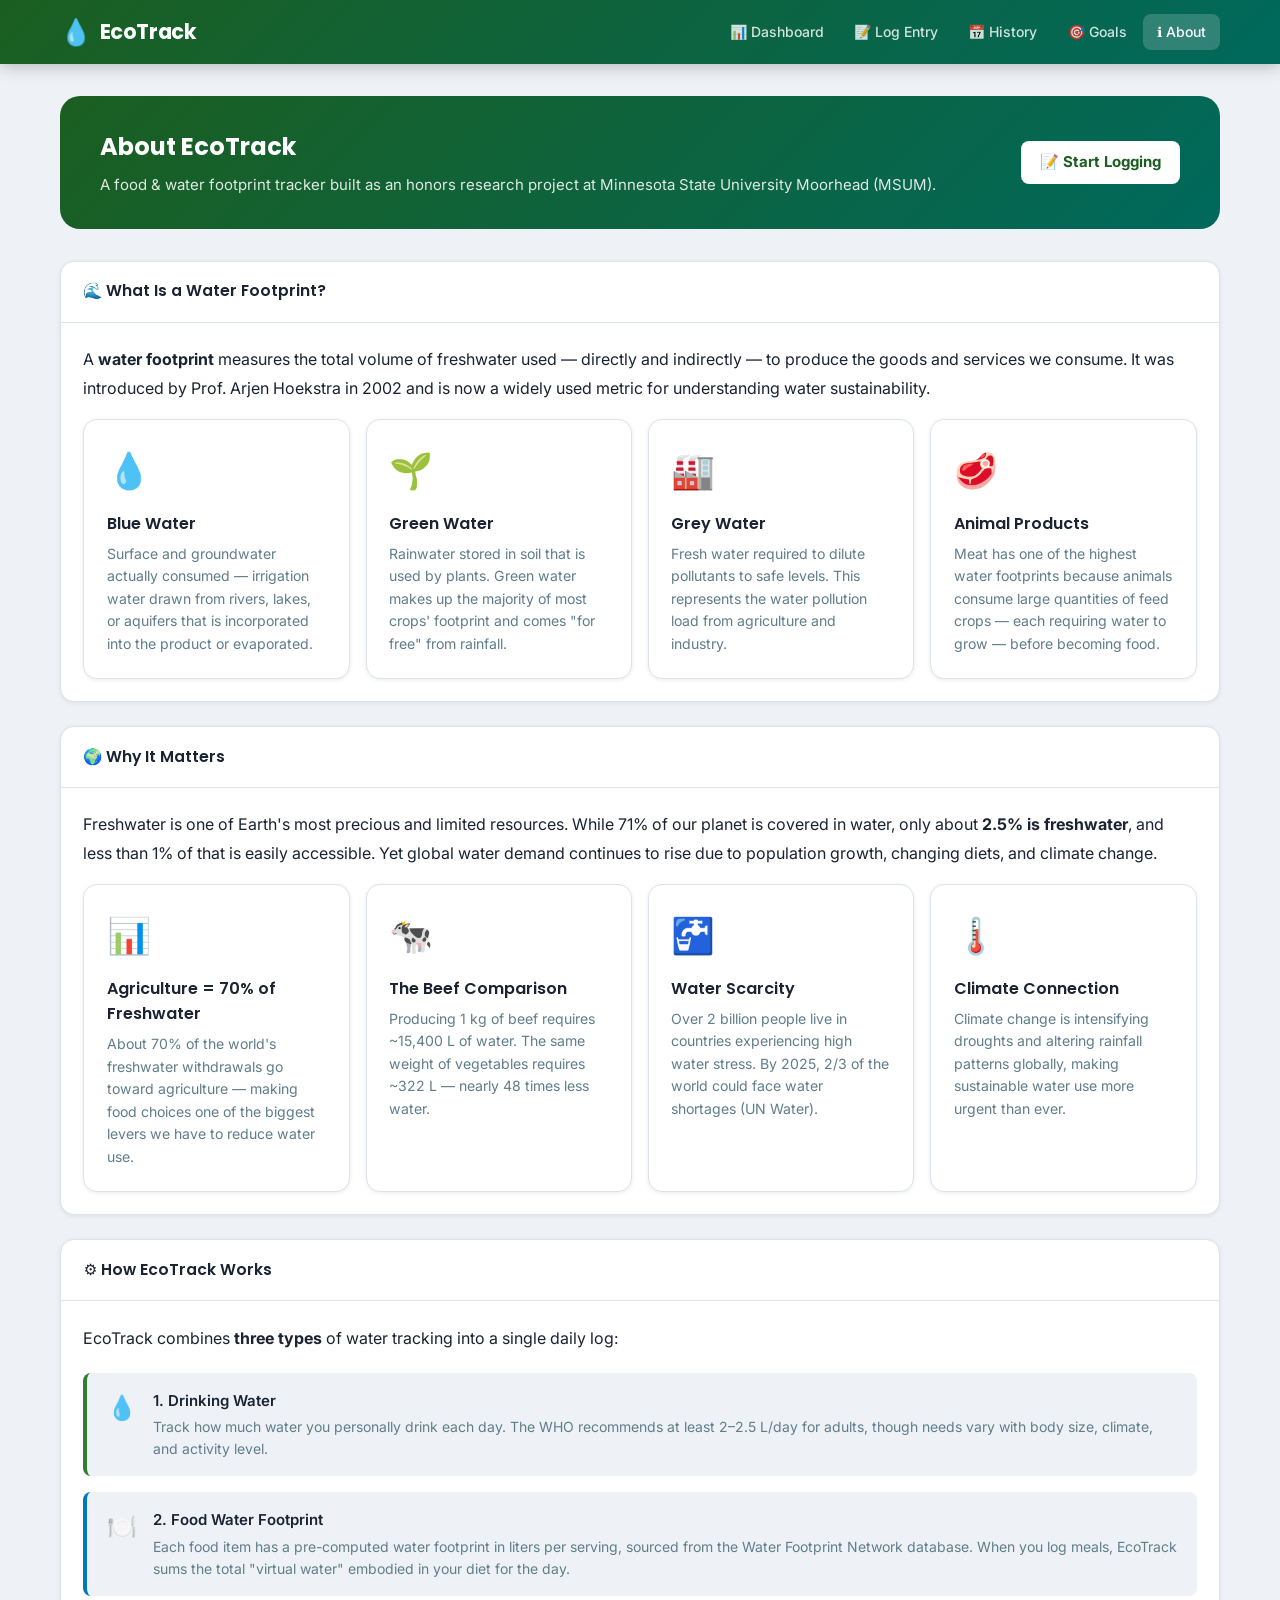
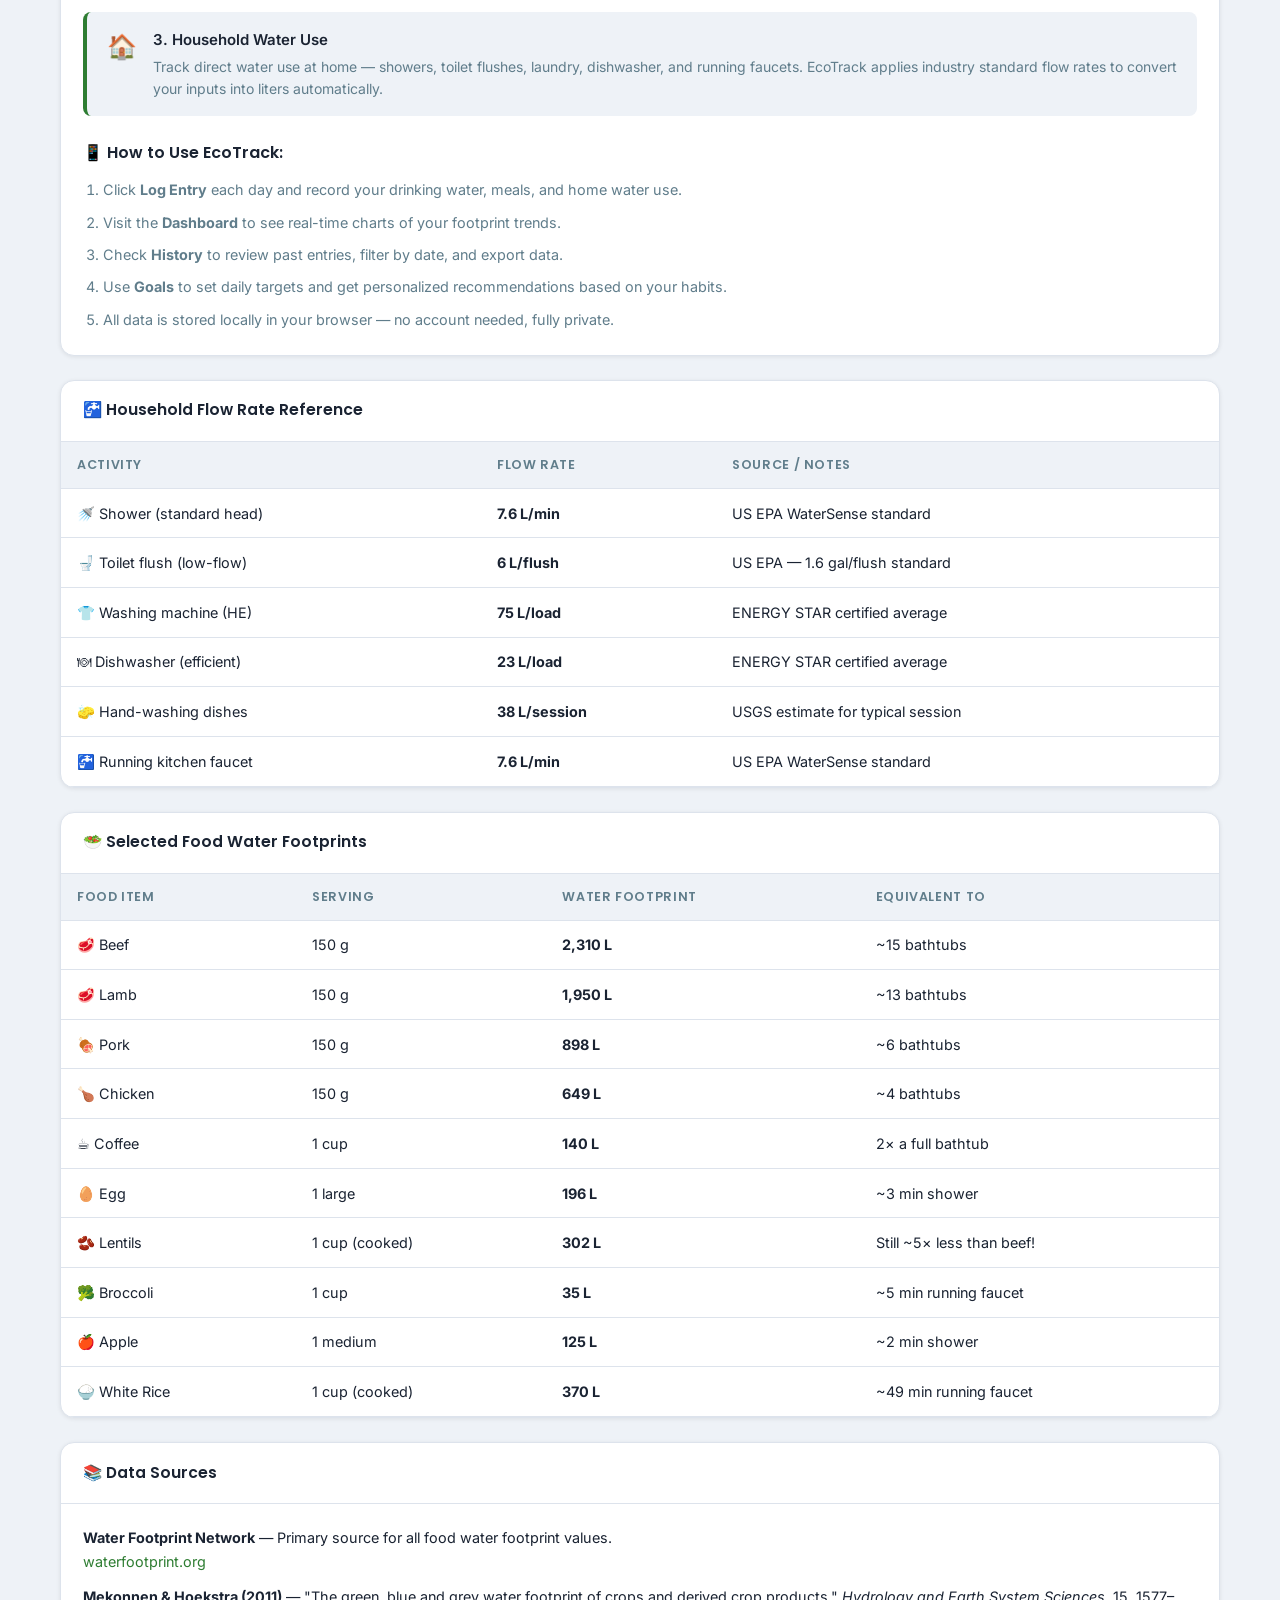
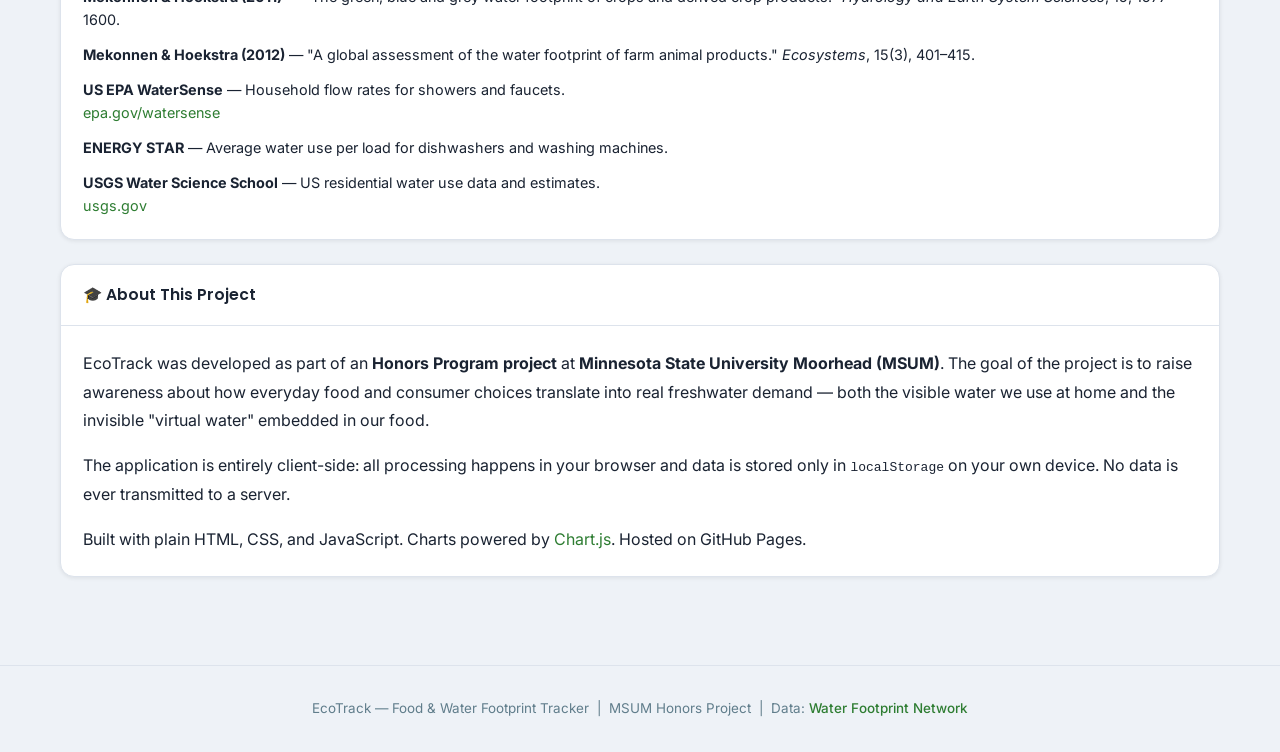
==== about.html @ 6d298cb6 "the start" ====
<!DOCTYPE html>
<html lang="en">
<head>
  <meta charset="UTF-8" />
  <meta name="viewport" content="width=device-width, initial-scale=1.0" />
  <title>EcoTrack — About</title>
  <link rel="stylesheet" href="css/style.css" />
</head>
<body>

<!-- ── Navigation ───────────────────────────────────────────── -->
<nav class="navbar">
  <div class="nav-container">
    <a href="index.html" class="nav-brand">
      <span class="brand-icon">💧</span><span>EcoTrack</span>
    </a>
    <button class="nav-toggle" id="navToggle" aria-label="Toggle navigation">
      <span></span><span></span><span></span>
    </button>
    <ul class="nav-links" id="navLinks">
      <li><a href="index.html"   class="nav-link">📊 Dashboard</a></li>
      <li><a href="log.html"     class="nav-link">📝 Log Entry</a></li>
      <li><a href="history.html" class="nav-link">📅 History</a></li>
      <li><a href="goals.html"   class="nav-link">🎯 Goals</a></li>
      <li><a href="about.html"   class="nav-link">ℹ️ About</a></li>
    </ul>
  </div>
</nav>

<main class="page">

  <!-- ── Hero ─────────────────────────────────────────────────── -->
  <div class="hero-banner" style="margin-bottom:2rem">
    <div class="hero-text">
      <h2>About EcoTrack</h2>
      <p>A food &amp; water footprint tracker built as an honors research project at Minnesota State University Moorhead (MSUM).</p>
    </div>
    <div class="hero-actions">
      <a href="log.html" class="btn btn-white">📝 Start Logging</a>
    </div>
  </div>

  <!-- ── What Is a Water Footprint? ───────────────────────────── -->
  <div id="footprint" class="card mb-3">
    <div class="card-header">
      <span class="card-title">🌊 What Is a Water Footprint?</span>
    </div>
    <div class="card-body">
      <p style="margin-bottom:1rem;line-height:1.8">
        A <strong>water footprint</strong> measures the total volume of freshwater used —
        directly and indirectly — to produce the goods and services we consume.
        It was introduced by Prof. Arjen Hoekstra in 2002 and is now a widely used
        metric for understanding water sustainability.
      </p>
      <div class="fact-grid">
        <div class="fact-card">
          <div class="fact-icon">💧</div>
          <div class="fact-title">Blue Water</div>
          <div class="fact-desc">Surface and groundwater actually consumed — irrigation water drawn from rivers, lakes, or aquifers that is incorporated into the product or evaporated.</div>
        </div>
        <div class="fact-card">
          <div class="fact-icon">🌱</div>
          <div class="fact-title">Green Water</div>
          <div class="fact-desc">Rainwater stored in soil that is used by plants. Green water makes up the majority of most crops' footprint and comes "for free" from rainfall.</div>
        </div>
        <div class="fact-card">
          <div class="fact-icon">🏭</div>
          <div class="fact-title">Grey Water</div>
          <div class="fact-desc">Fresh water required to dilute pollutants to safe levels. This represents the water pollution load from agriculture and industry.</div>
        </div>
        <div class="fact-card">
          <div class="fact-icon">🥩</div>
          <div class="fact-title">Animal Products</div>
          <div class="fact-desc">Meat has one of the highest water footprints because animals consume large quantities of feed crops — each requiring water to grow — before becoming food.</div>
        </div>
      </div>
    </div>
  </div>

  <!-- ── Why It Matters ───────────────────────────────────────── -->
  <div class="card mb-3">
    <div class="card-header">
      <span class="card-title">🌍 Why It Matters</span>
    </div>
    <div class="card-body">
      <p style="line-height:1.8;margin-bottom:1rem">
        Freshwater is one of Earth's most precious and limited resources. While 71% of our planet
        is covered in water, only about <strong>2.5% is freshwater</strong>, and less than 1% of
        that is easily accessible. Yet global water demand continues to rise due to population
        growth, changing diets, and climate change.
      </p>
      <div class="fact-grid">
        <div class="fact-card">
          <div class="fact-icon">📊</div>
          <div class="fact-title">Agriculture = 70% of Freshwater</div>
          <div class="fact-desc">About 70% of the world's freshwater withdrawals go toward agriculture — making food choices one of the biggest levers we have to reduce water use.</div>
        </div>
        <div class="fact-card">
          <div class="fact-icon">🐄</div>
          <div class="fact-title">The Beef Comparison</div>
          <div class="fact-desc">Producing 1 kg of beef requires ~15,400 L of water. The same weight of vegetables requires ~322 L — nearly 48 times less water.</div>
        </div>
        <div class="fact-card">
          <div class="fact-icon">🚰</div>
          <div class="fact-title">Water Scarcity</div>
          <div class="fact-desc">Over 2 billion people live in countries experiencing high water stress. By 2025, 2/3 of the world could face water shortages (UN Water).</div>
        </div>
        <div class="fact-card">
          <div class="fact-icon">🌡️</div>
          <div class="fact-title">Climate Connection</div>
          <div class="fact-desc">Climate change is intensifying droughts and altering rainfall patterns globally, making sustainable water use more urgent than ever.</div>
        </div>
      </div>
    </div>
  </div>

  <!-- ── How EcoTrack Works ────────────────────────────────────── -->
  <div class="card mb-3">
    <div class="card-header">
      <span class="card-title">⚙️ How EcoTrack Works</span>
    </div>
    <div class="card-body">
      <p style="margin-bottom:1.25rem;line-height:1.8">
        EcoTrack combines <strong>three types</strong> of water tracking into a single daily log:
      </p>

      <div style="display:grid;gap:1rem">
        <div class="rec-item tip">
          <span class="rec-icon">💧</span>
          <div>
            <div class="rec-title">1. Drinking Water</div>
            <div class="rec-desc">Track how much water you personally drink each day. The WHO recommends at least 2–2.5 L/day for adults, though needs vary with body size, climate, and activity level.</div>
          </div>
        </div>
        <div class="rec-item info">
          <span class="rec-icon">🍽️</span>
          <div>
            <div class="rec-title">2. Food Water Footprint</div>
            <div class="rec-desc">Each food item has a pre-computed water footprint in liters per serving, sourced from the Water Footprint Network database. When you log meals, EcoTrack sums the total "virtual water" embodied in your diet for the day.</div>
          </div>
        </div>
        <div class="rec-item good">
          <span class="rec-icon">🏠</span>
          <div>
            <div class="rec-title">3. Household Water Use</div>
            <div class="rec-desc">Track direct water use at home — showers, toilet flushes, laundry, dishwasher, and running faucets. EcoTrack applies industry standard flow rates to convert your inputs into liters automatically.</div>
          </div>
        </div>
      </div>

      <div style="margin-top:1.5rem">
        <h3 style="font-family:var(--font-head);font-size:1rem;font-weight:600;margin-bottom:0.75rem">📱 How to Use EcoTrack:</h3>
        <ol style="padding-left:1.25rem;display:flex;flex-direction:column;gap:0.5rem;font-size:0.9rem;color:var(--text-muted);line-height:1.7">
          <li>Click <strong>Log Entry</strong> each day and record your drinking water, meals, and home water use.</li>
          <li>Visit the <strong>Dashboard</strong> to see real-time charts of your footprint trends.</li>
          <li>Check <strong>History</strong> to review past entries, filter by date, and export data.</li>
          <li>Use <strong>Goals</strong> to set daily targets and get personalized recommendations based on your habits.</li>
          <li>All data is stored locally in your browser — no account needed, fully private.</li>
        </ol>
      </div>
    </div>
  </div>

  <!-- ── Flow Rate Reference Table ─────────────────────────────── -->
  <div class="card mb-3">
    <div class="card-header">
      <span class="card-title">🚰 Household Flow Rate Reference</span>
    </div>
    <div class="card-body" style="padding:0">
      <div class="table-wrapper">
        <table>
          <thead>
            <tr>
              <th>Activity</th>
              <th>Flow Rate</th>
              <th>Source / Notes</th>
            </tr>
          </thead>
          <tbody>
            <tr>
              <td>🚿 Shower (standard head)</td>
              <td><strong>7.6 L/min</strong></td>
              <td>US EPA WaterSense standard</td>
            </tr>
            <tr>
              <td>🚽 Toilet flush (low-flow)</td>
              <td><strong>6 L/flush</strong></td>
              <td>US EPA — 1.6 gal/flush standard</td>
            </tr>
            <tr>
              <td>👕 Washing machine (HE)</td>
              <td><strong>75 L/load</strong></td>
              <td>ENERGY STAR certified average</td>
            </tr>
            <tr>
              <td>🍽 Dishwasher (efficient)</td>
              <td><strong>23 L/load</strong></td>
              <td>ENERGY STAR certified average</td>
            </tr>
            <tr>
              <td>🧽 Hand-washing dishes</td>
              <td><strong>38 L/session</strong></td>
              <td>USGS estimate for typical session</td>
            </tr>
            <tr>
              <td>🚰 Running kitchen faucet</td>
              <td><strong>7.6 L/min</strong></td>
              <td>US EPA WaterSense standard</td>
            </tr>
          </tbody>
        </table>
      </div>
    </div>
  </div>

  <!-- ── Food Footprint Examples ──────────────────────────────── -->
  <div class="card mb-3">
    <div class="card-header">
      <span class="card-title">🥗 Selected Food Water Footprints</span>
    </div>
    <div class="card-body" style="padding:0">
      <div class="table-wrapper">
        <table>
          <thead>
            <tr>
              <th>Food Item</th>
              <th>Serving</th>
              <th>Water Footprint</th>
              <th>Equivalent To</th>
            </tr>
          </thead>
          <tbody>
            <tr>
              <td>🥩 Beef</td>
              <td>150 g</td>
              <td><strong>2,310 L</strong></td>
              <td>~15 bathtubs</td>
            </tr>
            <tr>
              <td>🥩 Lamb</td>
              <td>150 g</td>
              <td><strong>1,950 L</strong></td>
              <td>~13 bathtubs</td>
            </tr>
            <tr>
              <td>🍖 Pork</td>
              <td>150 g</td>
              <td><strong>898 L</strong></td>
              <td>~6 bathtubs</td>
            </tr>
            <tr>
              <td>🍗 Chicken</td>
              <td>150 g</td>
              <td><strong>649 L</strong></td>
              <td>~4 bathtubs</td>
            </tr>
            <tr>
              <td>☕ Coffee</td>
              <td>1 cup</td>
              <td><strong>140 L</strong></td>
              <td>2× a full bathtub</td>
            </tr>
            <tr>
              <td>🥚 Egg</td>
              <td>1 large</td>
              <td><strong>196 L</strong></td>
              <td>~3 min shower</td>
            </tr>
            <tr>
              <td>🫘 Lentils</td>
              <td>1 cup (cooked)</td>
              <td><strong>302 L</strong></td>
              <td>Still ~5× less than beef!</td>
            </tr>
            <tr>
              <td>🥦 Broccoli</td>
              <td>1 cup</td>
              <td><strong>35 L</strong></td>
              <td>~5 min running faucet</td>
            </tr>
            <tr>
              <td>🍎 Apple</td>
              <td>1 medium</td>
              <td><strong>125 L</strong></td>
              <td>~2 min shower</td>
            </tr>
            <tr>
              <td>🍚 White Rice</td>
              <td>1 cup (cooked)</td>
              <td><strong>370 L</strong></td>
              <td>~49 min running faucet</td>
            </tr>
          </tbody>
        </table>
      </div>
    </div>
  </div>

  <!-- ── Data Sources ──────────────────────────────────────────── -->
  <div class="card mb-3">
    <div class="card-header">
      <span class="card-title">📚 Data Sources</span>
    </div>
    <div class="card-body">
      <ul style="display:flex;flex-direction:column;gap:0.75rem;font-size:0.9rem">
        <li>
          <strong>Water Footprint Network</strong> — Primary source for all food water footprint values.<br>
          <a href="https://waterfootprint.org" target="_blank" rel="noopener" style="color:var(--primary)">waterfootprint.org</a>
        </li>
        <li>
          <strong>Mekonnen &amp; Hoekstra (2011)</strong> — "The green, blue and grey water footprint of crops and derived crop products."
          <em>Hydrology and Earth System Sciences</em>, 15, 1577–1600.
        </li>
        <li>
          <strong>Mekonnen &amp; Hoekstra (2012)</strong> — "A global assessment of the water footprint of farm animal products."
          <em>Ecosystems</em>, 15(3), 401–415.
        </li>
        <li>
          <strong>US EPA WaterSense</strong> — Household flow rates for showers and faucets.<br>
          <a href="https://www.epa.gov/watersense" target="_blank" rel="noopener" style="color:var(--primary)">epa.gov/watersense</a>
        </li>
        <li>
          <strong>ENERGY STAR</strong> — Average water use per load for dishwashers and washing machines.
        </li>
        <li>
          <strong>USGS Water Science School</strong> — US residential water use data and estimates.<br>
          <a href="https://www.usgs.gov/special-topics/water-science-school" target="_blank" rel="noopener" style="color:var(--primary)">usgs.gov</a>
        </li>
      </ul>
    </div>
  </div>

  <!-- ── About the Project ─────────────────────────────────────── -->
  <div class="card mb-3">
    <div class="card-header">
      <span class="card-title">🎓 About This Project</span>
    </div>
    <div class="card-body">
      <p style="line-height:1.8;margin-bottom:1rem">
        EcoTrack was developed as part of an <strong>Honors Program project</strong> at
        <strong>Minnesota State University Moorhead (MSUM)</strong>. The goal of the project is
        to raise awareness about how everyday food and consumer choices translate into real
        freshwater demand — both the visible water we use at home and the invisible
        "virtual water" embedded in our food.
      </p>
      <p style="line-height:1.8;margin-bottom:1rem">
        The application is entirely client-side: all processing happens in your browser and
        data is stored only in <code>localStorage</code> on your own device.
        No data is ever transmitted to a server.
      </p>
      <p style="line-height:1.8">
        Built with plain HTML, CSS, and JavaScript. Charts powered by
        <a href="https://www.chartjs.org" target="_blank" rel="noopener" style="color:var(--primary)">Chart.js</a>.
        Hosted on GitHub Pages.
      </p>
    </div>
  </div>

</main>

<footer>
  <p>EcoTrack &mdash; Food &amp; Water Footprint Tracker &nbsp;|&nbsp; MSUM Honors Project &nbsp;|&nbsp;
     Data: <a href="https://waterfootprint.org" target="_blank" rel="noopener">Water Footprint Network</a>
  </p>
</footer>

<script src="js/data.js"></script>
<script>
document.addEventListener('DOMContentLoaded', () => initNav());
</script>
</body>
</html>
---- css/style.css ----
/* ============================================================
   EcoTrack — Shared Stylesheet
   Food & Water Footprint Tracker
   ============================================================ */

@import url('https://fonts.googleapis.com/css2?family=Poppins:wght@400;500;600;700;800&family=Inter:wght@400;500;600&display=swap');

/* ── CSS Custom Properties ─────────────────────────────────── */
:root {
  --primary:       #2E7D32;
  --primary-light: #4CAF50;
  --primary-dark:  #1B5E20;
  --secondary:     #0277BD;
  --secondary-light:#29B6F6;
  --accent:        #00695C;
  --bg:            #EEF2F7;
  --card:          #FFFFFF;
  --text:          #1A2332;
  --text-muted:    #607D8B;
  --border:        #DDE3EC;
  --success:       #2E7D32;
  --warning:       #E65100;
  --danger:        #C62828;
  --shadow-sm: 0 1px 4px rgba(0,0,0,0.08);
  --shadow:    0 4px 16px rgba(0,0,0,0.1);
  --shadow-lg: 0 8px 32px rgba(0,0,0,0.15);
  --radius-sm: 8px;
  --radius:    14px;
  --radius-lg: 20px;
  --nav-h:     64px;
  --font-head: 'Poppins', system-ui, sans-serif;
  --font-body: 'Inter', system-ui, sans-serif;
  --transition: 0.2s ease;
}

/* ── Reset & Base ───────────────────────────────────────────── */
*, *::before, *::after { box-sizing: border-box; margin: 0; padding: 0; }
html { scroll-behavior: smooth; }
body {
  font-family: var(--font-body);
  background: var(--bg);
  color: var(--text);
  line-height: 1.6;
  min-height: 100vh;
  padding-top: var(--nav-h);
}
img { max-width: 100%; display: block; }
a { color: inherit; text-decoration: none; }
ul { list-style: none; }
button { cursor: pointer; border: none; outline: none; font-family: inherit; }
input, select, textarea { font-family: inherit; outline: none; }

/* ── Navbar ─────────────────────────────────────────────────── */
.navbar {
  position: fixed;
  top: 0; left: 0; right: 0;
  height: var(--nav-h);
  background: linear-gradient(135deg, var(--primary-dark), var(--accent));
  box-shadow: 0 2px 16px rgba(0,0,0,0.25);
  z-index: 1000;
}
.nav-container {
  max-width: 1200px;
  margin: 0 auto;
  padding: 0 1.25rem;
  height: 100%;
  display: flex;
  align-items: center;
  justify-content: space-between;
}
.nav-brand {
  display: flex;
  align-items: center;
  gap: 0.5rem;
  color: #fff;
  font-family: var(--font-head);
  font-size: 1.3rem;
  font-weight: 700;
  letter-spacing: -0.02em;
}
.nav-brand .brand-icon { font-size: 1.6rem; }
.nav-links {
  display: flex;
  align-items: center;
  gap: 0.2rem;
}
.nav-link {
  display: flex;
  align-items: center;
  gap: 0.4rem;
  color: rgba(255,255,255,0.82);
  font-size: 0.875rem;
  font-weight: 500;
  padding: 0.45rem 0.85rem;
  border-radius: var(--radius-sm);
  transition: var(--transition);
}
.nav-link:hover, .nav-link.active {
  color: #fff;
  background: rgba(255,255,255,0.18);
}
.nav-toggle {
  display: none;
  flex-direction: column;
  gap: 5px;
  background: none;
  padding: 0.4rem;
}
.nav-toggle span {
  display: block;
  width: 24px; height: 2px;
  background: #fff;
  border-radius: 2px;
  transition: var(--transition);
}

/* ── Page Layout ────────────────────────────────────────────── */
.page {
  max-width: 1200px;
  margin: 0 auto;
  padding: 2rem 1.25rem;
}
.page-header { margin-bottom: 1.75rem; }
.page-title {
  font-family: var(--font-head);
  font-size: 1.75rem;
  font-weight: 700;
  color: var(--text);
  margin-bottom: 0.2rem;
}
.page-subtitle { color: var(--text-muted); font-size: 0.9375rem; }

/* ── Cards ──────────────────────────────────────────────────── */
.card {
  background: var(--card);
  border-radius: var(--radius);
  box-shadow: var(--shadow-sm);
  border: 1px solid var(--border);
  overflow: hidden;
}
.card-header {
  padding: 1.1rem 1.4rem;
  border-bottom: 1px solid var(--border);
  display: flex;
  align-items: center;
  justify-content: space-between;
  gap: 1rem;
}
.card-title {
  font-family: var(--font-head);
  font-size: 0.975rem;
  font-weight: 600;
  color: var(--text);
  display: flex;
  align-items: center;
  gap: 0.5rem;
}
.card-body { padding: 1.4rem; }

/* ── Stat Cards ─────────────────────────────────────────────── */
.stats-grid {
  display: grid;
  grid-template-columns: repeat(auto-fill, minmax(210px, 1fr));
  gap: 1rem;
  margin-bottom: 1.5rem;
}
.stat-card {
  background: var(--card);
  border-radius: var(--radius);
  box-shadow: var(--shadow-sm);
  border: 1px solid var(--border);
  padding: 1.25rem 1.4rem;
  display: flex;
  flex-direction: column;
  gap: 0.4rem;
  position: relative;
  overflow: hidden;
  transition: box-shadow var(--transition), transform var(--transition);
}
.stat-card:hover { box-shadow: var(--shadow); transform: translateY(-2px); }
.stat-card::before {
  content: '';
  position: absolute;
  top: 0; left: 0; right: 0;
  height: 4px;
  border-radius: var(--radius) var(--radius) 0 0;
}
.stat-card.green::before { background: linear-gradient(90deg, var(--primary), var(--primary-light)); }
.stat-card.blue::before  { background: linear-gradient(90deg, var(--secondary), var(--secondary-light)); }
.stat-card.teal::before  { background: linear-gradient(90deg, var(--accent), #4DB6AC); }
.stat-card.orange::before{ background: linear-gradient(90deg, #E65100, #FFB300); }
.stat-label {
  font-size: 0.79rem;
  font-weight: 600;
  color: var(--text-muted);
  text-transform: uppercase;
  letter-spacing: 0.06em;
}
.stat-value {
  font-family: var(--font-head);
  font-size: 2rem;
  font-weight: 700;
  line-height: 1;
  color: var(--text);
}
.stat-unit {
  font-size: 0.875rem;
  font-weight: 500;
  color: var(--text-muted);
  margin-left: 0.2rem;
}
.stat-icon {
  font-size: 2.2rem;
  position: absolute;
  bottom: 0.875rem;
  right: 1.1rem;
  opacity: 0.1;
  pointer-events: none;
}
.stat-delta {
  font-size: 0.8rem;
  font-weight: 600;
}
.stat-delta.good   { color: var(--success); }
.stat-delta.bad    { color: var(--danger); }
.stat-delta.neutral{ color: var(--text-muted); }

/* ── Charts Grid ────────────────────────────────────────────── */
.charts-grid {
  display: grid;
  grid-template-columns: repeat(auto-fill, minmax(420px, 1fr));
  gap: 1.25rem;
  margin-bottom: 1.5rem;
}
.chart-container {
  position: relative;
  height: 270px;
}

/* ── Forms ──────────────────────────────────────────────────── */
.form-section { margin-bottom: 2rem; }
.section-heading {
  font-family: var(--font-head);
  font-size: 1.05rem;
  font-weight: 600;
  color: var(--text);
  margin-bottom: 1rem;
  padding-bottom: 0.5rem;
  border-bottom: 2px solid var(--border);
  display: flex;
  align-items: center;
  gap: 0.5rem;
}
.form-row {
  display: grid;
  grid-template-columns: repeat(auto-fill, minmax(200px, 1fr));
  gap: 1rem;
  margin-bottom: 1rem;
}
.form-group { display: flex; flex-direction: column; gap: 0.35rem; }
.form-label {
  font-size: 0.875rem;
  font-weight: 500;
  color: var(--text);
}
.form-label .hint {
  color: var(--text-muted);
  font-weight: 400;
  font-size: 0.8rem;
}
.form-control {
  padding: 0.6rem 0.875rem;
  border: 1.5px solid var(--border);
  border-radius: var(--radius-sm);
  font-size: 0.9375rem;
  color: var(--text);
  background: var(--card);
  transition: border-color var(--transition), box-shadow var(--transition);
  width: 100%;
}
.form-control:focus {
  border-color: var(--primary);
  box-shadow: 0 0 0 3px rgba(46,125,50,0.12);
}
.form-control::placeholder { color: #BDBDBD; }
textarea.form-control { resize: vertical; min-height: 90px; }
.form-hint { font-size: 0.79rem; color: var(--text-muted); margin-top: 0.2rem; }

/* ── Range Slider ───────────────────────────────────────────── */
.range-row { display: flex; align-items: center; gap: 1rem; }
input[type="range"] {
  -webkit-appearance: none;
  appearance: none;
  width: 100%;
  height: 6px;
  border-radius: 3px;
  background: var(--border);
  outline: none;
  cursor: pointer;
}
input[type="range"]::-webkit-slider-thumb {
  -webkit-appearance: none;
  width: 20px; height: 20px;
  border-radius: 50%;
  background: var(--primary);
  cursor: pointer;
  box-shadow: 0 1px 4px rgba(0,0,0,0.25);
  transition: transform var(--transition);
}
input[type="range"]::-webkit-slider-thumb:hover { transform: scale(1.15); }
input[type="range"]::-moz-range-thumb {
  width: 20px; height: 20px;
  border-radius: 50%;
  background: var(--primary);
  cursor: pointer;
  border: none;
}
.range-value {
  font-family: var(--font-head);
  font-size: 1.2rem;
  font-weight: 700;
  color: var(--primary);
  min-width: 64px;
  text-align: right;
}

/* ── Buttons ────────────────────────────────────────────────── */
.btn {
  display: inline-flex;
  align-items: center;
  justify-content: center;
  gap: 0.5rem;
  padding: 0.6rem 1.2rem;
  border-radius: var(--radius-sm);
  font-size: 0.9375rem;
  font-weight: 600;
  font-family: var(--font-body);
  transition: all var(--transition);
  cursor: pointer;
  border: none;
}
.btn-primary { background: var(--primary); color: #fff; }
.btn-primary:hover {
  background: var(--primary-dark);
  transform: translateY(-1px);
  box-shadow: 0 4px 12px rgba(46,125,50,0.35);
}
.btn-secondary { background: var(--secondary); color: #fff; }
.btn-secondary:hover {
  background: #01579B;
  transform: translateY(-1px);
  box-shadow: 0 4px 12px rgba(2,119,189,0.35);
}
.btn-outline {
  background: transparent;
  color: var(--primary);
  border: 1.5px solid var(--primary);
}
.btn-outline:hover { background: var(--primary); color: #fff; }
.btn-danger { background: var(--danger); color: #fff; }
.btn-danger:hover { background: #B71C1C; }
.btn-ghost { background: transparent; color: var(--text-muted); }
.btn-ghost:hover { background: var(--bg); color: var(--text); }
.btn-white { background: #fff; color: var(--primary-dark); font-weight: 700; }
.btn-white:hover {
  background: rgba(255,255,255,0.92);
  transform: translateY(-1px);
  box-shadow: 0 4px 20px rgba(0,0,0,0.15);
}
.btn-outline-white {
  background: transparent;
  color: #fff;
  border: 2px solid rgba(255,255,255,0.65);
  font-weight: 600;
}
.btn-outline-white:hover {
  background: rgba(255,255,255,0.15);
  border-color: #fff;
}
.btn-sm { padding: 0.35rem 0.8rem; font-size: 0.8125rem; }
.btn-lg { padding: 0.85rem 2rem; font-size: 1.0625rem; border-radius: var(--radius); }

/* ── Table ──────────────────────────────────────────────────── */
.table-wrapper { overflow-x: auto; }
table { width: 100%; border-collapse: collapse; }
th, td {
  padding: 0.8rem 1rem;
  text-align: left;
  border-bottom: 1px solid var(--border);
  font-size: 0.9rem;
}
th {
  font-family: var(--font-head);
  font-weight: 600;
  font-size: 0.79rem;
  text-transform: uppercase;
  letter-spacing: 0.05em;
  color: var(--text-muted);
  background: var(--bg);
  white-space: nowrap;
  cursor: pointer;
  user-select: none;
  transition: color var(--transition);
}
th:hover { color: var(--text); }
tr:hover td { background: rgba(46,125,50,0.04); }
td:last-child { white-space: nowrap; }

/* ── Badge ──────────────────────────────────────────────────── */
.badge {
  display: inline-flex;
  align-items: center;
  padding: 0.2em 0.65em;
  border-radius: 100px;
  font-size: 0.74rem;
  font-weight: 600;
}
.badge-green  { background: #E8F5E9; color: #2E7D32; }
.badge-blue   { background: #E3F2FD; color: #1565C0; }
.badge-orange { background: #FFF3E0; color: #E65100; }
.badge-red    { background: #FFEBEE; color: #C62828; }
.badge-gray   { background: #ECEFF1; color: #546E7A; }
.badge-teal   { background: #E0F2F1; color: #00695C; }

/* ── Progress Bar ───────────────────────────────────────────── */
.progress-wrap { background: var(--bg); border-radius: 100px; height: 10px; overflow: hidden; }
.progress-fill {
  height: 100%;
  border-radius: 100px;
  transition: width 0.7s ease;
}
.progress-fill.green  { background: linear-gradient(90deg, var(--primary), var(--primary-light)); }
.progress-fill.blue   { background: linear-gradient(90deg, var(--secondary), var(--secondary-light)); }
.progress-fill.orange { background: linear-gradient(90deg, #E65100, #FFB300); }
.progress-fill.red    { background: linear-gradient(90deg, var(--danger), #EF5350); }

/* ── Toast ──────────────────────────────────────────────────── */
.toast {
  position: fixed;
  bottom: 2rem; right: 2rem;
  padding: 1rem 1.4rem;
  border-radius: var(--radius);
  background: #1A2332;
  color: #fff;
  font-size: 0.9375rem;
  font-weight: 500;
  box-shadow: var(--shadow-lg);
  z-index: 9999;
  display: flex;
  align-items: center;
  gap: 0.75rem;
  opacity: 0;
  transform: translateY(20px);
  transition: all 0.3s ease;
  max-width: 340px;
  pointer-events: none;
}
.toast.show { opacity: 1; transform: translateY(0); pointer-events: all; }
.toast.success { background: var(--primary-dark); }
.toast.error   { background: var(--danger); }

/* ── Modal ──────────────────────────────────────────────────── */
.modal-overlay {
  position: fixed; inset: 0;
  background: rgba(0,0,0,0.5);
  z-index: 2000;
  display: flex;
  align-items: center;
  justify-content: center;
  opacity: 0;
  pointer-events: none;
  transition: opacity var(--transition);
  padding: 1rem;
}
.modal-overlay.active { opacity: 1; pointer-events: all; }
.modal {
  background: var(--card);
  border-radius: var(--radius-lg);
  box-shadow: var(--shadow-lg);
  padding: 2rem;
  max-width: 440px;
  width: 100%;
  transform: scale(0.92);
  transition: transform var(--transition);
}
.modal-overlay.active .modal { transform: scale(1); }
.modal-title {
  font-family: var(--font-head);
  font-size: 1.2rem;
  font-weight: 700;
  margin-bottom: 0.75rem;
}
.modal-text { color: var(--text-muted); margin-bottom: 1.5rem; line-height: 1.7; }
.modal-actions { display: flex; gap: 0.75rem; justify-content: flex-end; }

/* ── Food Search Widget ─────────────────────────────────────── */
.food-search-wrap { position: relative; }
.food-dropdown {
  position: absolute;
  top: calc(100% + 4px);
  left: 0; right: 0;
  background: var(--card);
  border: 1.5px solid var(--border);
  border-radius: var(--radius-sm);
  box-shadow: var(--shadow);
  max-height: 260px;
  overflow-y: auto;
  z-index: 200;
  display: none;
}
.food-dropdown.open { display: block; }
.food-dropdown-item {
  padding: 0.6rem 1rem;
  cursor: pointer;
  display: flex;
  align-items: center;
  gap: 0.75rem;
  transition: background var(--transition);
}
.food-dropdown-item:hover { background: var(--bg); }
.food-item-icon { font-size: 1.3rem; flex-shrink: 0; }
.food-item-info { flex: 1; min-width: 0; }
.food-item-name { font-size: 0.875rem; font-weight: 500; }
.food-item-fp { font-size: 0.775rem; color: var(--text-muted); }
.food-item-cat {
  font-size: 0.72rem;
  padding: 0.15em 0.5em;
  border-radius: 4px;
  background: var(--bg);
  color: var(--text-muted);
  font-weight: 600;
  white-space: nowrap;
}
.food-dropdown-empty {
  padding: 1.25rem;
  text-align: center;
  color: var(--text-muted);
  font-size: 0.875rem;
}

/* ── Food Log List ──────────────────────────────────────────── */
.food-log-list { display: flex; flex-direction: column; gap: 0.5rem; margin-top: 1rem; }
.food-log-item {
  display: flex;
  align-items: center;
  gap: 0.75rem;
  background: var(--bg);
  border-radius: var(--radius-sm);
  padding: 0.6rem 0.875rem;
  border: 1px solid var(--border);
  animation: slideIn 0.2s ease;
}
@keyframes slideIn {
  from { opacity: 0; transform: translateY(-6px); }
  to   { opacity: 1; transform: translateY(0); }
}
.food-log-icon { font-size: 1.25rem; flex-shrink: 0; }
.food-log-name { flex: 1; font-size: 0.875rem; font-weight: 500; min-width: 0; }
.qty-control { display: flex; align-items: center; gap: 0.4rem; flex-shrink: 0; }
.qty-btn {
  width: 26px; height: 26px;
  border-radius: 50%;
  border: 1.5px solid var(--border);
  background: var(--card);
  font-size: 1rem;
  display: flex;
  align-items: center;
  justify-content: center;
  cursor: pointer;
  transition: var(--transition);
  line-height: 1;
  color: var(--text);
}
.qty-btn:hover { background: var(--primary); color: #fff; border-color: var(--primary); }
.qty-num { font-weight: 700; font-size: 0.875rem; min-width: 20px; text-align: center; }
.food-fp-badge {
  font-size: 0.77rem;
  font-weight: 700;
  color: var(--secondary);
  white-space: nowrap;
  background: #E3F2FD;
  padding: 0.2em 0.55em;
  border-radius: 4px;
}
.remove-food-btn {
  background: none; border: none;
  color: var(--text-muted);
  cursor: pointer;
  padding: 0.25rem;
  font-size: 1.1rem;
  line-height: 1;
  transition: color var(--transition);
  flex-shrink: 0;
}
.remove-food-btn:hover { color: var(--danger); }

/* ── Footprint Total Bar ────────────────────────────────────── */
.footprint-total-bar {
  display: flex;
  align-items: center;
  justify-content: space-between;
  padding: 0.875rem 1.1rem;
  background: linear-gradient(135deg, #E3F2FD, #E8F5E9);
  border-radius: var(--radius-sm);
  border: 1px solid var(--border);
  margin-top: 0.75rem;
}
.footprint-total-bar .label { font-size: 0.875rem; font-weight: 600; color: var(--text-muted); }
.footprint-total-bar .value {
  font-family: var(--font-head);
  font-size: 1.3rem;
  font-weight: 700;
  color: var(--secondary);
}

/* ── Water Glasses Visual ───────────────────────────────────── */
.water-glasses-row {
  display: flex;
  flex-wrap: wrap;
  gap: 0.4rem;
  margin: 0.875rem 0;
}
.glass-icon {
  font-size: 1.6rem;
  cursor: pointer;
  transition: transform var(--transition), filter var(--transition);
  opacity: 0.25;
  filter: grayscale(1);
}
.glass-icon.filled { opacity: 1; filter: none; }
.glass-icon:hover { transform: scale(1.2); }

/* ── Recommendations ────────────────────────────────────────── */
.rec-list { display: flex; flex-direction: column; gap: 0.875rem; }
.rec-item {
  display: flex;
  gap: 1rem;
  padding: 1rem 1.2rem;
  border-radius: var(--radius-sm);
  border-left: 4px solid;
  background: var(--bg);
  animation: slideIn 0.3s ease;
}
.rec-item.tip     { border-color: var(--primary); }
.rec-item.warning { border-color: var(--warning); }
.rec-item.good    { border-color: var(--success); }
.rec-item.info    { border-color: var(--secondary); }
.rec-icon { font-size: 1.5rem; flex-shrink: 0; }
.rec-title { font-weight: 600; font-size: 0.9375rem; margin-bottom: 0.2rem; }
.rec-desc  { font-size: 0.875rem; color: var(--text-muted); line-height: 1.6; }

/* ── Hero Banner ────────────────────────────────────────────── */
.hero-banner {
  background: linear-gradient(135deg, var(--primary-dark) 0%, var(--accent) 100%);
  border-radius: var(--radius-lg);
  padding: 2rem 2.5rem;
  color: #fff;
  margin-bottom: 1.5rem;
  display: flex;
  align-items: center;
  justify-content: space-between;
  gap: 1.5rem;
  flex-wrap: wrap;
}
.hero-text h2 {
  font-family: var(--font-head);
  font-size: 1.5rem;
  font-weight: 700;
  margin-bottom: 0.4rem;
}
.hero-text p { opacity: 0.87; font-size: 0.9375rem; }
.hero-actions { display: flex; gap: 0.75rem; flex-wrap: wrap; }

/* ── Goals Tracker ──────────────────────────────────────────── */
.goal-card {
  background: var(--card);
  border-radius: var(--radius);
  border: 1px solid var(--border);
  padding: 1.25rem 1.4rem;
  display: flex;
  flex-direction: column;
  gap: 0.875rem;
}
.goal-header { display: flex; align-items: center; justify-content: space-between; }
.goal-label {
  font-weight: 600;
  font-size: 0.9375rem;
  display: flex;
  align-items: center;
  gap: 0.4rem;
}
.goal-stat {
  font-family: var(--font-head);
  font-size: 0.9rem;
  font-weight: 700;
}
.goal-stat .current { color: var(--secondary); }
.goal-stat .divider { color: var(--text-muted); margin: 0 0.15rem; }
.goal-stat .target  { color: var(--text-muted); }

/* ── Facts / Info Sections ──────────────────────────────────── */
.fact-grid {
  display: grid;
  grid-template-columns: repeat(auto-fill, minmax(260px, 1fr));
  gap: 1rem;
}
.fact-card {
  background: var(--card);
  border-radius: var(--radius);
  padding: 1.4rem;
  border: 1px solid var(--border);
  box-shadow: var(--shadow-sm);
}
.fact-icon { font-size: 2.2rem; margin-bottom: 0.75rem; }
.fact-title {
  font-family: var(--font-head);
  font-size: 1rem;
  font-weight: 600;
  margin-bottom: 0.4rem;
}
.fact-desc { font-size: 0.88rem; color: var(--text-muted); line-height: 1.6; }

/* ── Empty State ────────────────────────────────────────────── */
.empty-state {
  text-align: center;
  padding: 3rem 2rem;
  color: var(--text-muted);
}
.empty-icon { font-size: 3.5rem; margin-bottom: 1rem; opacity: 0.4; }
.empty-state h3 {
  font-family: var(--font-head);
  font-size: 1.1rem;
  font-weight: 600;
  color: var(--text);
  margin-bottom: 0.4rem;
}
.empty-state p { font-size: 0.9rem; margin-bottom: 1.25rem; }

/* ── Filter Bar ─────────────────────────────────────────────── */
.filter-bar {
  display: flex;
  gap: 0.75rem;
  flex-wrap: wrap;
  align-items: center;
  margin-bottom: 1.25rem;
}
.filter-bar .form-control { min-width: 160px; flex: 1; }

/* ── Utility Classes ────────────────────────────────────────── */
.text-center { text-align: center; }
.text-right  { text-align: right; }
.text-muted  { color: var(--text-muted); }
.text-primary{ color: var(--primary); }
.text-danger { color: var(--danger); }
.fw-bold     { font-weight: 700; }
.mb-0 { margin-bottom: 0; }
.mb-1 { margin-bottom: 0.5rem; }
.mb-2 { margin-bottom: 1rem; }
.mb-3 { margin-bottom: 1.5rem; }
.mt-1 { margin-top: 0.5rem; }
.mt-2 { margin-top: 1rem; }
.mt-3 { margin-top: 1.5rem; }
.flex { display: flex; }
.flex-wrap { flex-wrap: wrap; }
.items-center { align-items: center; }
.gap-1 { gap: 0.5rem; }
.gap-2 { gap: 1rem; }
.justify-between { justify-content: space-between; }
.w-full { width: 100%; }
.hidden { display: none !important; }
.divider {
  border: none;
  border-top: 1px solid var(--border);
  margin: 1.5rem 0;
}

/* ── Footer ─────────────────────────────────────────────────── */
footer {
  text-align: center;
  padding: 2rem 1.25rem;
  color: var(--text-muted);
  font-size: 0.84rem;
  margin-top: 2rem;
  border-top: 1px solid var(--border);
}
footer a { color: var(--primary); font-weight: 500; }
footer a:hover { text-decoration: underline; }

/* ── Responsive ─────────────────────────────────────────────── */
@media (max-width: 768px) {
  .nav-toggle { display: flex; }
  .nav-links {
    position: fixed;
    top: var(--nav-h); left: 0; right: 0;
    background: linear-gradient(180deg, var(--primary-dark), var(--accent));
    flex-direction: column;
    padding: 1rem;
    gap: 0.2rem;
    transform: translateY(-110%);
    transition: transform 0.3s ease;
    box-shadow: 0 8px 24px rgba(0,0,0,0.25);
    z-index: 999;
  }
  .nav-links.open { transform: translateY(0); }
  .nav-link { padding: 0.75rem 1rem; width: 100%; border-radius: var(--radius-sm); }
  .charts-grid { grid-template-columns: 1fr; }
  .hero-banner { padding: 1.5rem; }
  .page { padding: 1.5rem 1rem; }
  .stats-grid { grid-template-columns: repeat(2, 1fr); }
  .form-row { grid-template-columns: 1fr; }
}
@media (max-width: 480px) {
  .stats-grid { grid-template-columns: 1fr; }
  .page-title { font-size: 1.4rem; }
  .hero-banner { padding: 1.25rem; }
  .hero-text h2 { font-size: 1.2rem; }
}
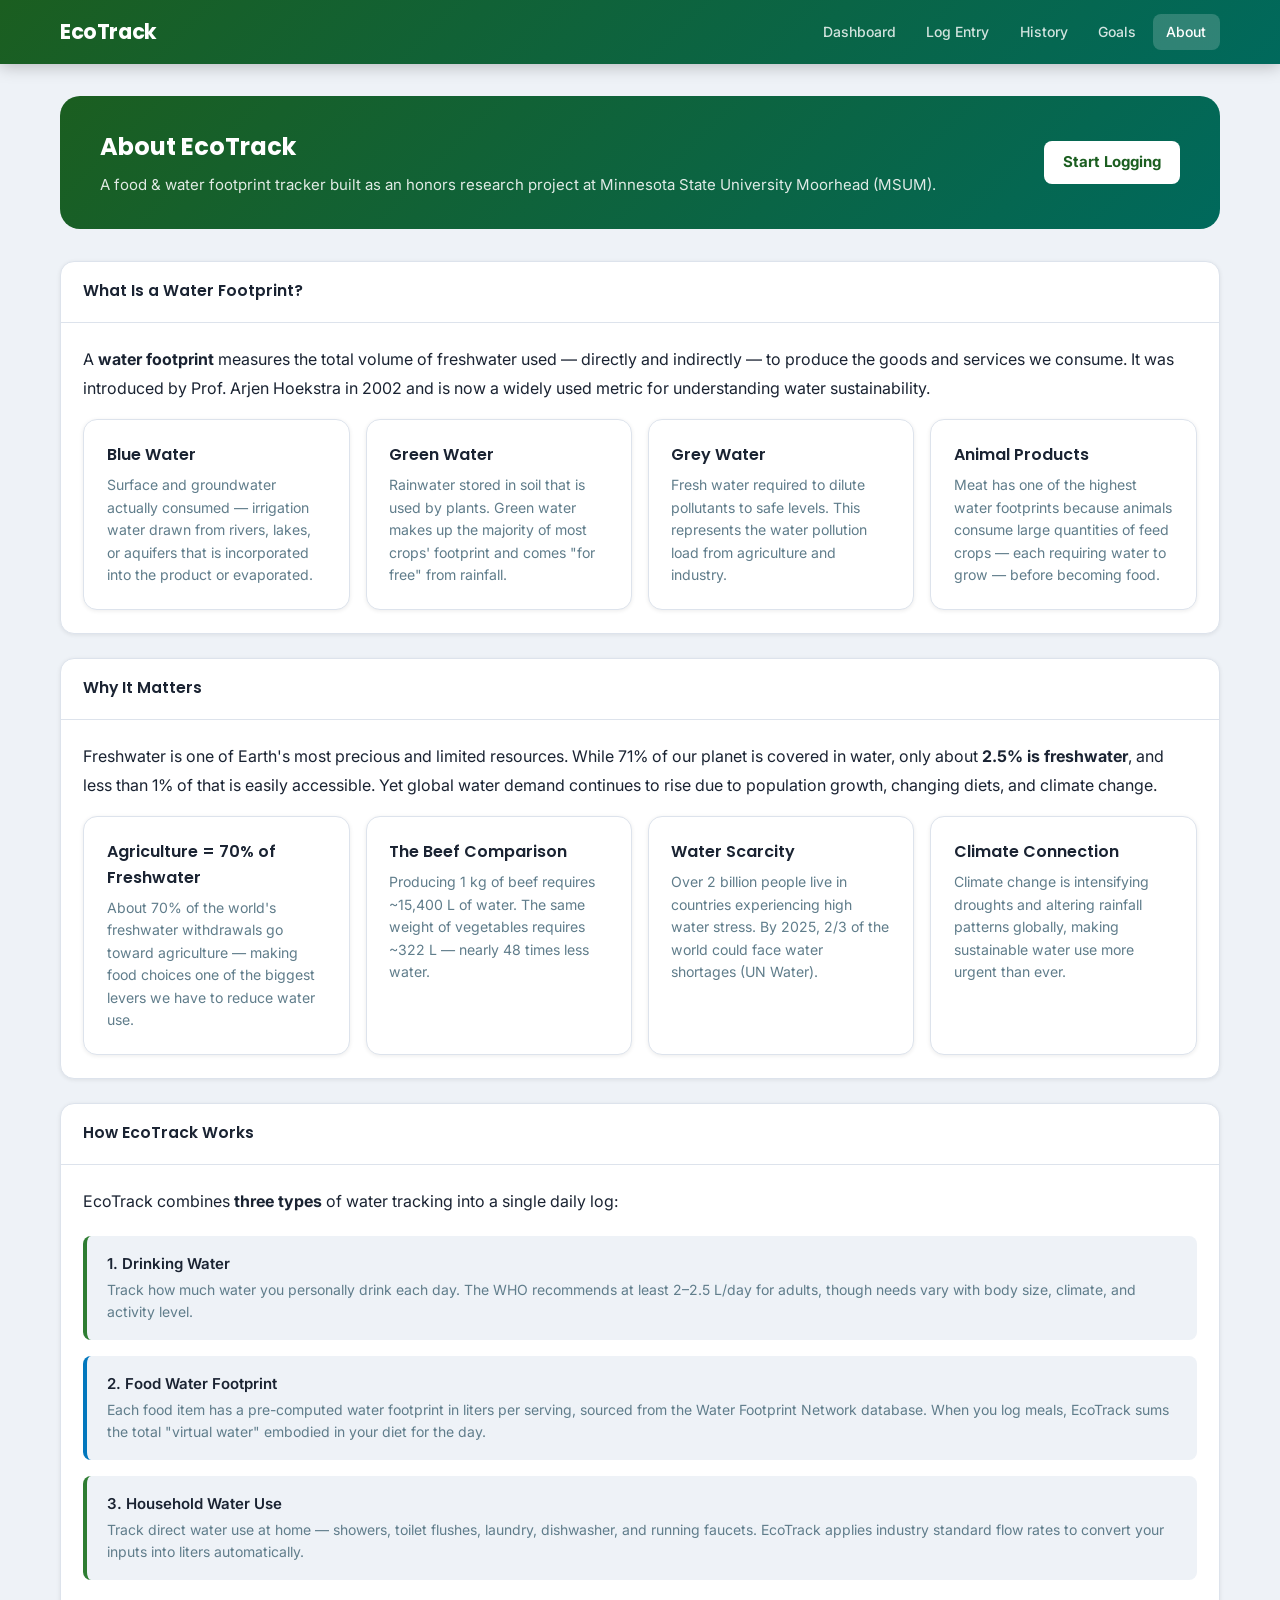
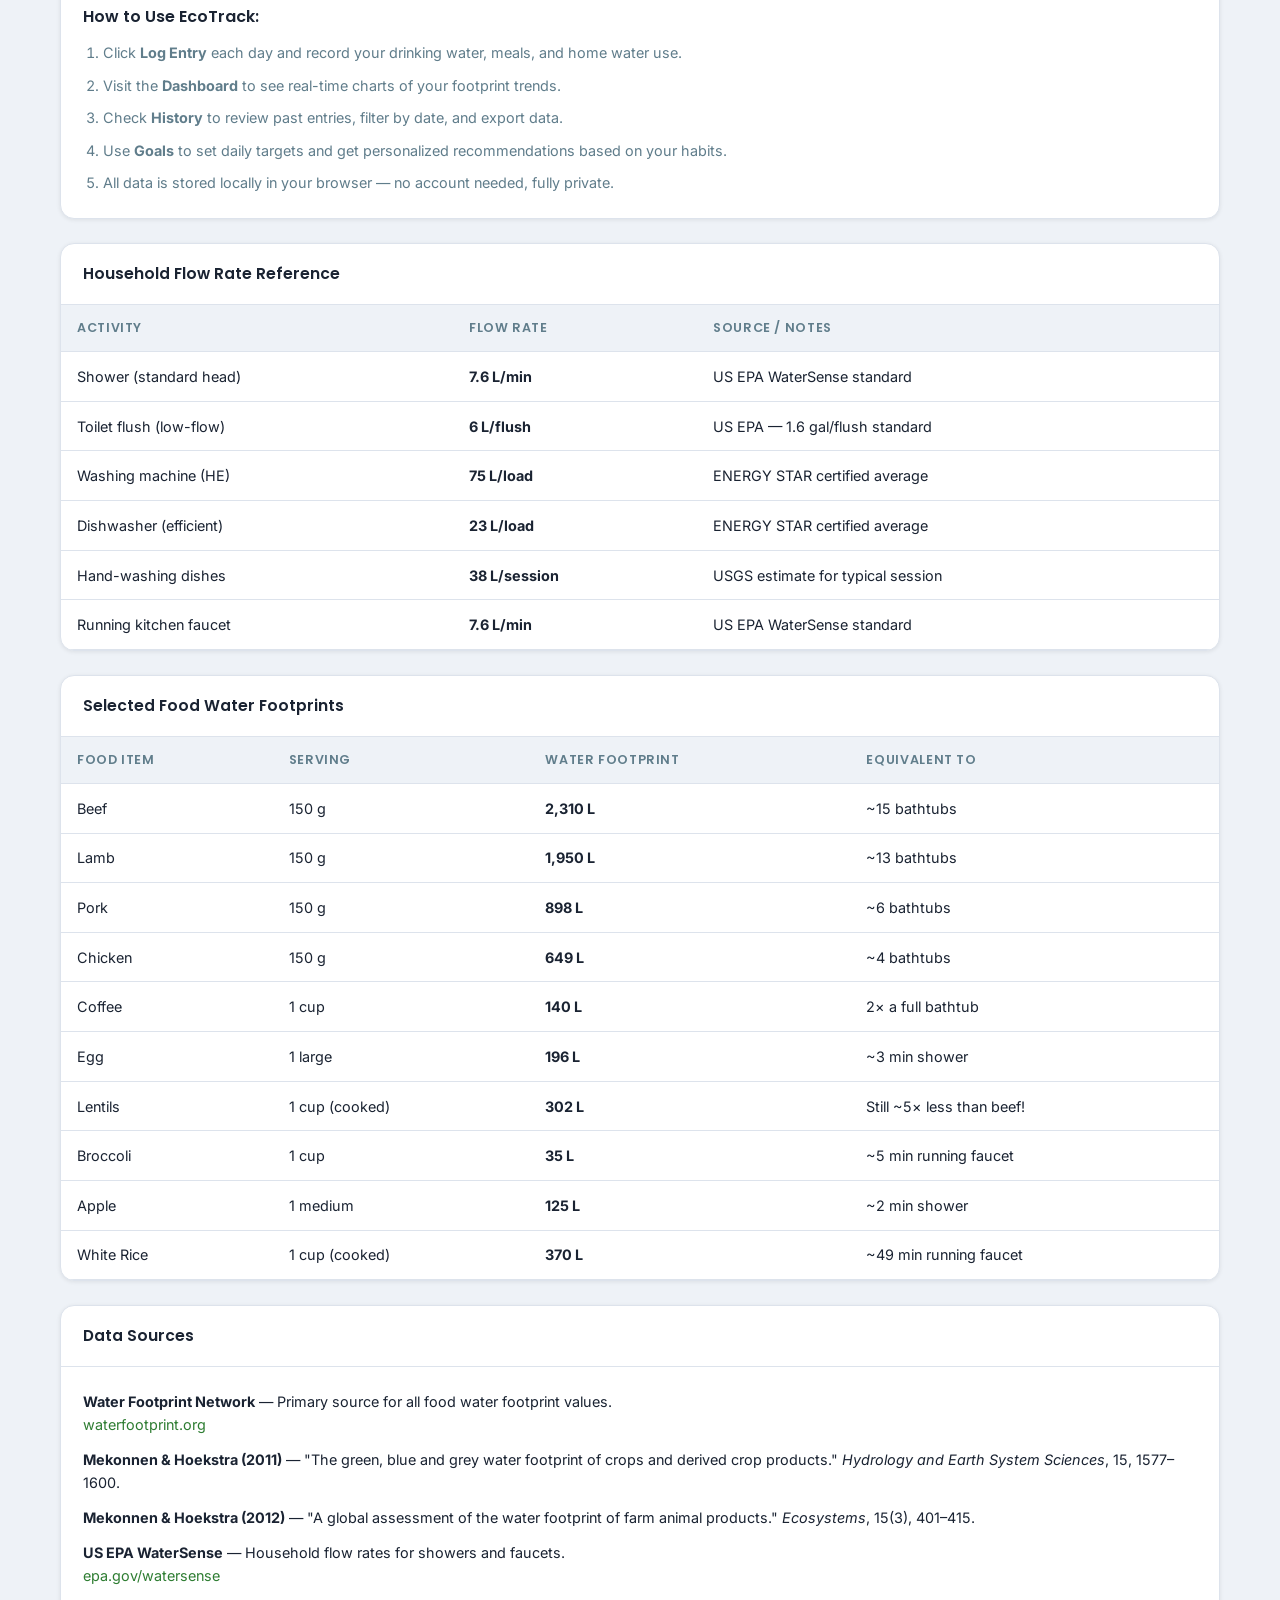
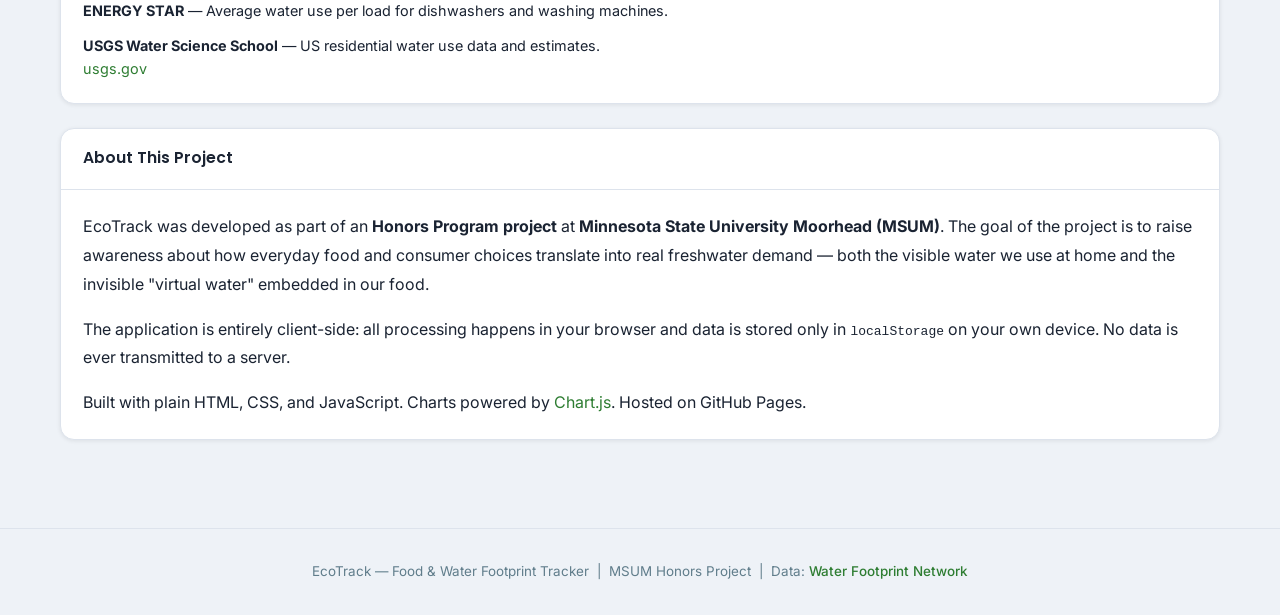
==== commit 59971e2c: "clean update" ====
--- a/about.html
+++ b/about.html
@@ -12,17 +12,17 @@
 <nav class="navbar">
   <div class="nav-container">
     <a href="index.html" class="nav-brand">
-      <span class="brand-icon">💧</span><span>EcoTrack</span>
+      <span>EcoTrack</span>
     </a>
     <button class="nav-toggle" id="navToggle" aria-label="Toggle navigation">
       <span></span><span></span><span></span>
     </button>
     <ul class="nav-links" id="navLinks">
-      <li><a href="index.html"   class="nav-link">📊 Dashboard</a></li>
-      <li><a href="log.html"     class="nav-link">📝 Log Entry</a></li>
-      <li><a href="history.html" class="nav-link">📅 History</a></li>
-      <li><a href="goals.html"   class="nav-link">🎯 Goals</a></li>
-      <li><a href="about.html"   class="nav-link">ℹ️ About</a></li>
+      <li><a href="index.html"   class="nav-link">Dashboard</a></li>
+      <li><a href="log.html"     class="nav-link">Log Entry</a></li>
+      <li><a href="history.html" class="nav-link">History</a></li>
+      <li><a href="goals.html"   class="nav-link">Goals</a></li>
+      <li><a href="about.html"   class="nav-link">About</a></li>
     </ul>
   </div>
 </nav>
@@ -36,14 +36,14 @@
       <p>A food &amp; water footprint tracker built as an honors research project at Minnesota State University Moorhead (MSUM).</p>
     </div>
     <div class="hero-actions">
-      <a href="log.html" class="btn btn-white">📝 Start Logging</a>
+      <a href="log.html" class="btn btn-white">Start Logging</a>
     </div>
   </div>
 
   <!-- ── What Is a Water Footprint? ───────────────────────────── -->
   <div id="footprint" class="card mb-3">
     <div class="card-header">
-      <span class="card-title">🌊 What Is a Water Footprint?</span>
+      <span class="card-title">What Is a Water Footprint?</span>
     </div>
     <div class="card-body">
       <p style="margin-bottom:1rem;line-height:1.8">
@@ -54,22 +54,18 @@
       </p>
       <div class="fact-grid">
         <div class="fact-card">
-          <div class="fact-icon">💧</div>
           <div class="fact-title">Blue Water</div>
           <div class="fact-desc">Surface and groundwater actually consumed — irrigation water drawn from rivers, lakes, or aquifers that is incorporated into the product or evaporated.</div>
         </div>
         <div class="fact-card">
-          <div class="fact-icon">🌱</div>
           <div class="fact-title">Green Water</div>
           <div class="fact-desc">Rainwater stored in soil that is used by plants. Green water makes up the majority of most crops' footprint and comes "for free" from rainfall.</div>
         </div>
         <div class="fact-card">
-          <div class="fact-icon">🏭</div>
           <div class="fact-title">Grey Water</div>
           <div class="fact-desc">Fresh water required to dilute pollutants to safe levels. This represents the water pollution load from agriculture and industry.</div>
         </div>
         <div class="fact-card">
-          <div class="fact-icon">🥩</div>
           <div class="fact-title">Animal Products</div>
           <div class="fact-desc">Meat has one of the highest water footprints because animals consume large quantities of feed crops — each requiring water to grow — before becoming food.</div>
         </div>
@@ -80,7 +76,7 @@
   <!-- ── Why It Matters ───────────────────────────────────────── -->
   <div class="card mb-3">
     <div class="card-header">
-      <span class="card-title">🌍 Why It Matters</span>
+      <span class="card-title">Why It Matters</span>
     </div>
     <div class="card-body">
       <p style="line-height:1.8;margin-bottom:1rem">
@@ -91,22 +87,18 @@
       </p>
       <div class="fact-grid">
         <div class="fact-card">
-          <div class="fact-icon">📊</div>
           <div class="fact-title">Agriculture = 70% of Freshwater</div>
           <div class="fact-desc">About 70% of the world's freshwater withdrawals go toward agriculture — making food choices one of the biggest levers we have to reduce water use.</div>
         </div>
         <div class="fact-card">
-          <div class="fact-icon">🐄</div>
           <div class="fact-title">The Beef Comparison</div>
           <div class="fact-desc">Producing 1 kg of beef requires ~15,400 L of water. The same weight of vegetables requires ~322 L — nearly 48 times less water.</div>
         </div>
         <div class="fact-card">
-          <div class="fact-icon">🚰</div>
           <div class="fact-title">Water Scarcity</div>
           <div class="fact-desc">Over 2 billion people live in countries experiencing high water stress. By 2025, 2/3 of the world could face water shortages (UN Water).</div>
         </div>
         <div class="fact-card">
-          <div class="fact-icon">🌡️</div>
           <div class="fact-title">Climate Connection</div>
           <div class="fact-desc">Climate change is intensifying droughts and altering rainfall patterns globally, making sustainable water use more urgent than ever.</div>
         </div>
@@ -117,7 +109,7 @@
   <!-- ── How EcoTrack Works ────────────────────────────────────── -->
   <div class="card mb-3">
     <div class="card-header">
-      <span class="card-title">⚙️ How EcoTrack Works</span>
+      <span class="card-title">How EcoTrack Works</span>
     </div>
     <div class="card-body">
       <p style="margin-bottom:1.25rem;line-height:1.8">
@@ -126,21 +118,18 @@
 
       <div style="display:grid;gap:1rem">
         <div class="rec-item tip">
-          <span class="rec-icon">💧</span>
           <div>
             <div class="rec-title">1. Drinking Water</div>
             <div class="rec-desc">Track how much water you personally drink each day. The WHO recommends at least 2–2.5 L/day for adults, though needs vary with body size, climate, and activity level.</div>
           </div>
         </div>
         <div class="rec-item info">
-          <span class="rec-icon">🍽️</span>
           <div>
             <div class="rec-title">2. Food Water Footprint</div>
             <div class="rec-desc">Each food item has a pre-computed water footprint in liters per serving, sourced from the Water Footprint Network database. When you log meals, EcoTrack sums the total "virtual water" embodied in your diet for the day.</div>
           </div>
         </div>
         <div class="rec-item good">
-          <span class="rec-icon">🏠</span>
           <div>
             <div class="rec-title">3. Household Water Use</div>
             <div class="rec-desc">Track direct water use at home — showers, toilet flushes, laundry, dishwasher, and running faucets. EcoTrack applies industry standard flow rates to convert your inputs into liters automatically.</div>
@@ -149,7 +138,7 @@
       </div>
 
       <div style="margin-top:1.5rem">
-        <h3 style="font-family:var(--font-head);font-size:1rem;font-weight:600;margin-bottom:0.75rem">📱 How to Use EcoTrack:</h3>
+        <h3 style="font-family:var(--font-head);font-size:1rem;font-weight:600;margin-bottom:0.75rem">How to Use EcoTrack:</h3>
         <ol style="padding-left:1.25rem;display:flex;flex-direction:column;gap:0.5rem;font-size:0.9rem;color:var(--text-muted);line-height:1.7">
           <li>Click <strong>Log Entry</strong> each day and record your drinking water, meals, and home water use.</li>
           <li>Visit the <strong>Dashboard</strong> to see real-time charts of your footprint trends.</li>
@@ -164,7 +153,7 @@
   <!-- ── Flow Rate Reference Table ─────────────────────────────── -->
   <div class="card mb-3">
     <div class="card-header">
-      <span class="card-title">🚰 Household Flow Rate Reference</span>
+      <span class="card-title">Household Flow Rate Reference</span>
     </div>
     <div class="card-body" style="padding:0">
       <div class="table-wrapper">
@@ -178,32 +167,32 @@
           </thead>
           <tbody>
             <tr>
-              <td>🚿 Shower (standard head)</td>
+              <td>Shower (standard head)</td>
               <td><strong>7.6 L/min</strong></td>
               <td>US EPA WaterSense standard</td>
             </tr>
             <tr>
-              <td>🚽 Toilet flush (low-flow)</td>
+              <td>Toilet flush (low-flow)</td>
               <td><strong>6 L/flush</strong></td>
               <td>US EPA — 1.6 gal/flush standard</td>
             </tr>
             <tr>
-              <td>👕 Washing machine (HE)</td>
+              <td>Washing machine (HE)</td>
               <td><strong>75 L/load</strong></td>
               <td>ENERGY STAR certified average</td>
             </tr>
             <tr>
-              <td>🍽 Dishwasher (efficient)</td>
+              <td>Dishwasher (efficient)</td>
               <td><strong>23 L/load</strong></td>
               <td>ENERGY STAR certified average</td>
             </tr>
             <tr>
-              <td>🧽 Hand-washing dishes</td>
+              <td>Hand-washing dishes</td>
               <td><strong>38 L/session</strong></td>
               <td>USGS estimate for typical session</td>
             </tr>
             <tr>
-              <td>🚰 Running kitchen faucet</td>
+              <td>Running kitchen faucet</td>
               <td><strong>7.6 L/min</strong></td>
               <td>US EPA WaterSense standard</td>
             </tr>
@@ -216,7 +205,7 @@
   <!-- ── Food Footprint Examples ──────────────────────────────── -->
   <div class="card mb-3">
     <div class="card-header">
-      <span class="card-title">🥗 Selected Food Water Footprints</span>
+      <span class="card-title">Selected Food Water Footprints</span>
     </div>
     <div class="card-body" style="padding:0">
       <div class="table-wrapper">
@@ -231,61 +220,61 @@
           </thead>
           <tbody>
             <tr>
-              <td>🥩 Beef</td>
+              <td>Beef</td>
               <td>150 g</td>
               <td><strong>2,310 L</strong></td>
               <td>~15 bathtubs</td>
             </tr>
             <tr>
-              <td>🥩 Lamb</td>
+              <td>Lamb</td>
               <td>150 g</td>
               <td><strong>1,950 L</strong></td>
               <td>~13 bathtubs</td>
             </tr>
             <tr>
-              <td>🍖 Pork</td>
+              <td>Pork</td>
               <td>150 g</td>
               <td><strong>898 L</strong></td>
               <td>~6 bathtubs</td>
             </tr>
             <tr>
-              <td>🍗 Chicken</td>
+              <td>Chicken</td>
               <td>150 g</td>
               <td><strong>649 L</strong></td>
               <td>~4 bathtubs</td>
             </tr>
             <tr>
-              <td>☕ Coffee</td>
+              <td>Coffee</td>
               <td>1 cup</td>
               <td><strong>140 L</strong></td>
               <td>2× a full bathtub</td>
             </tr>
             <tr>
-              <td>🥚 Egg</td>
+              <td>Egg</td>
               <td>1 large</td>
               <td><strong>196 L</strong></td>
               <td>~3 min shower</td>
             </tr>
             <tr>
-              <td>🫘 Lentils</td>
+              <td>Lentils</td>
               <td>1 cup (cooked)</td>
               <td><strong>302 L</strong></td>
               <td>Still ~5× less than beef!</td>
             </tr>
             <tr>
-              <td>🥦 Broccoli</td>
+              <td>Broccoli</td>
               <td>1 cup</td>
               <td><strong>35 L</strong></td>
               <td>~5 min running faucet</td>
             </tr>
             <tr>
-              <td>🍎 Apple</td>
+              <td>Apple</td>
               <td>1 medium</td>
               <td><strong>125 L</strong></td>
               <td>~2 min shower</td>
             </tr>
             <tr>
-              <td>🍚 White Rice</td>
+              <td>White Rice</td>
               <td>1 cup (cooked)</td>
               <td><strong>370 L</strong></td>
               <td>~49 min running faucet</td>
@@ -299,7 +288,7 @@
   <!-- ── Data Sources ──────────────────────────────────────────── -->
   <div class="card mb-3">
     <div class="card-header">
-      <span class="card-title">📚 Data Sources</span>
+      <span class="card-title">Data Sources</span>
     </div>
     <div class="card-body">
       <ul style="display:flex;flex-direction:column;gap:0.75rem;font-size:0.9rem">
@@ -333,7 +322,7 @@
   <!-- ── About the Project ─────────────────────────────────────── -->
   <div class="card mb-3">
     <div class="card-header">
-      <span class="card-title">🎓 About This Project</span>
+      <span class="card-title">About This Project</span>
     </div>
     <div class="card-body">
       <p style="line-height:1.8;margin-bottom:1rem">
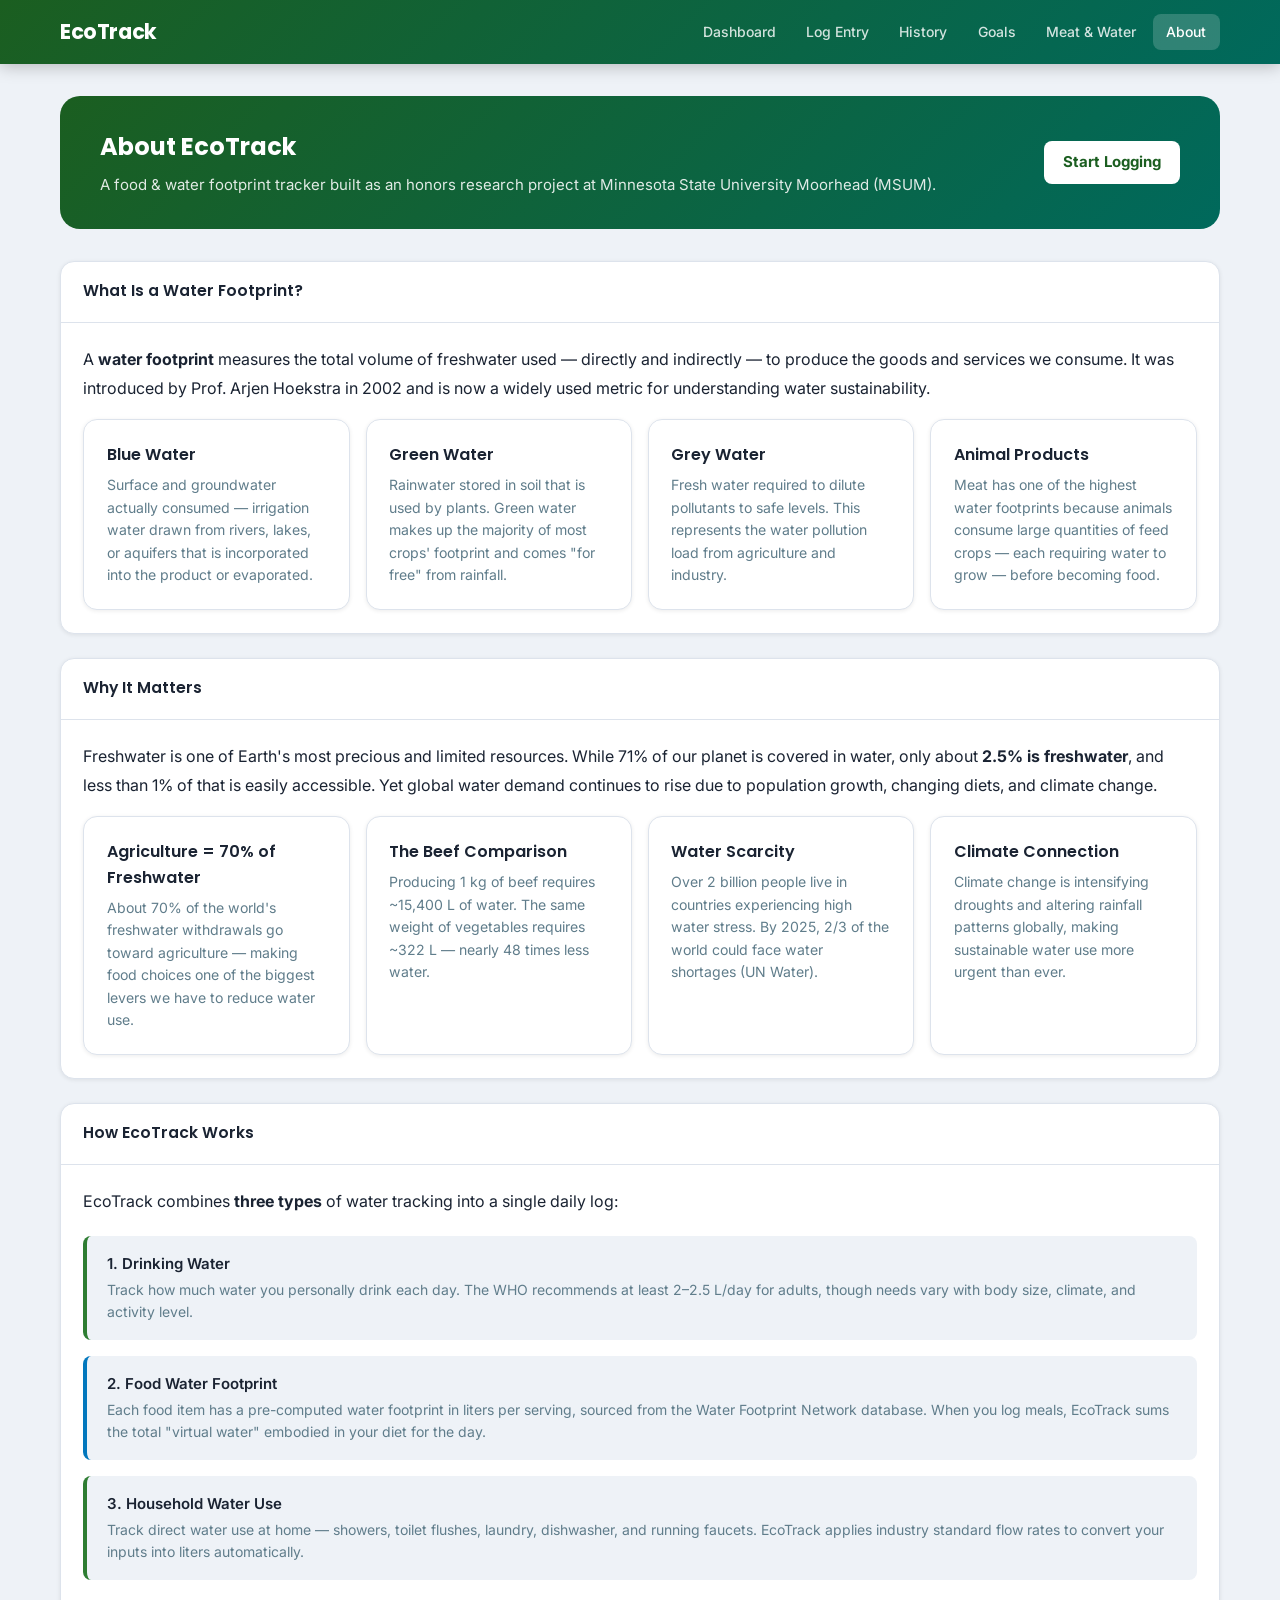
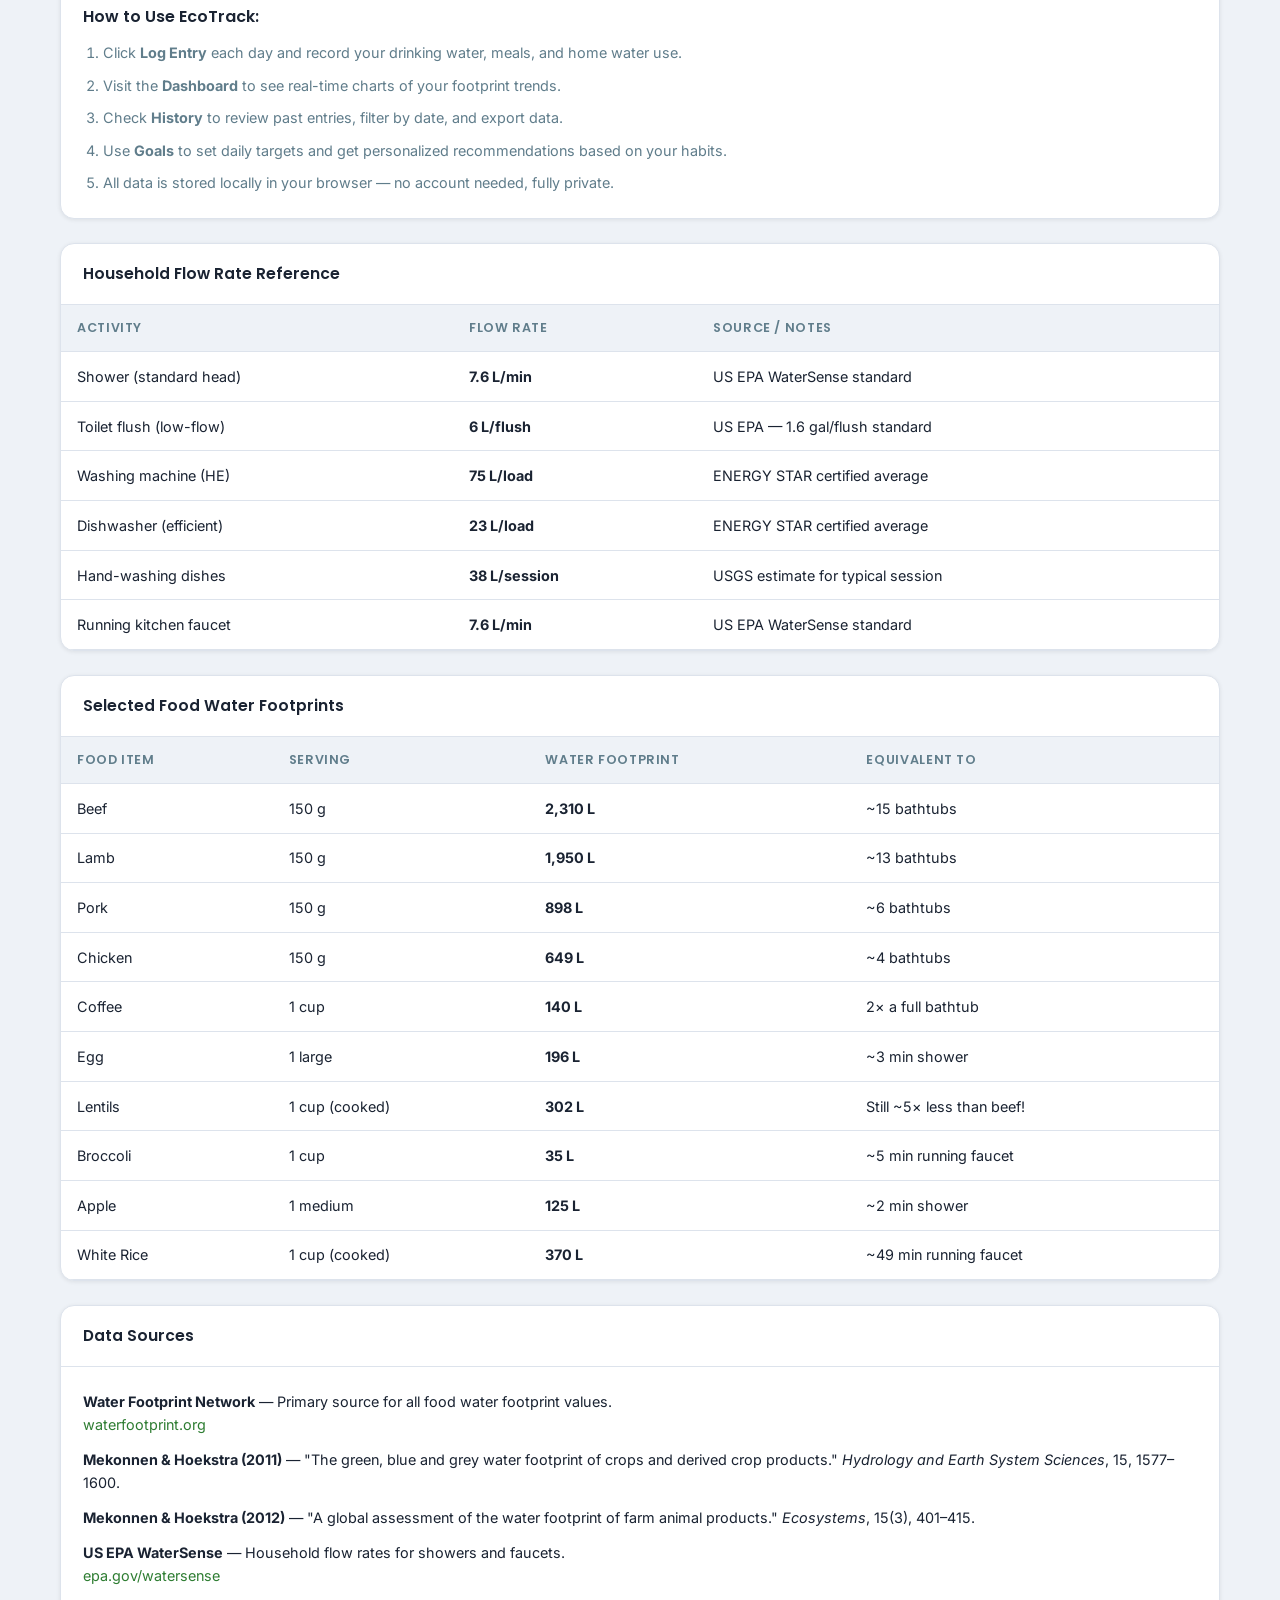
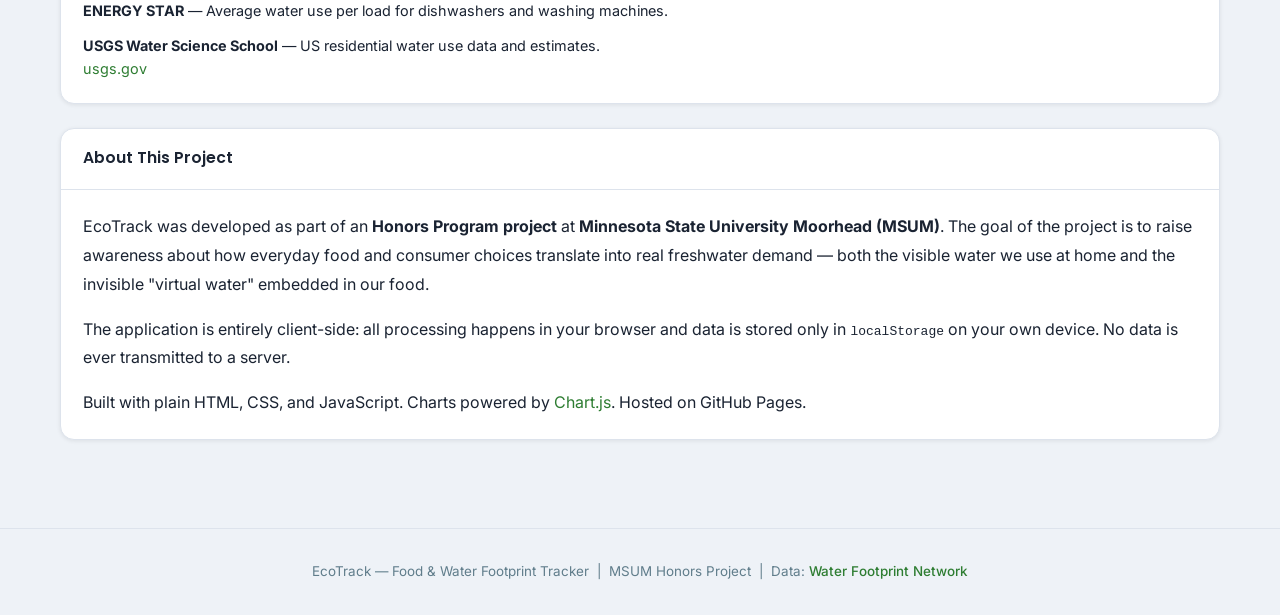
==== commit 89d31619: "meat changes" ====
--- a/about.html
+++ b/about.html
@@ -18,11 +18,12 @@
       <span></span><span></span><span></span>
     </button>
     <ul class="nav-links" id="navLinks">
-      <li><a href="index.html"   class="nav-link">Dashboard</a></li>
-      <li><a href="log.html"     class="nav-link">Log Entry</a></li>
-      <li><a href="history.html" class="nav-link">History</a></li>
-      <li><a href="goals.html"   class="nav-link">Goals</a></li>
-      <li><a href="about.html"   class="nav-link">About</a></li>
+      <li><a href="index.html"      class="nav-link">Dashboard</a></li>
+      <li><a href="log.html"        class="nav-link">Log Entry</a></li>
+      <li><a href="history.html"    class="nav-link">History</a></li>
+      <li><a href="goals.html"      class="nav-link">Goals</a></li>
+      <li><a href="meat-water.html" class="nav-link">Meat & Water</a></li>
+      <li><a href="about.html"      class="nav-link">About</a></li>
     </ul>
   </div>
 </nav>
--- a/css/style.css
+++ b/css/style.css
@@ -619,6 +619,10 @@
   flex-wrap: wrap;
   gap: 0.4rem;
   margin: 0.875rem 0;
+  align-items: center;
+  max-height: 120px;
+  overflow-y: auto;
+  padding-right: 0.2rem;
 }
 .glass-icon {
   font-size: 1.6rem;
@@ -627,8 +631,44 @@
   opacity: 0.25;
   filter: grayscale(1);
 }
-.glass-icon.filled { opacity: 1; filter: none; }
-.glass-icon:hover { transform: scale(1.2); }
+.glass-icon.filled {
+  opacity: 1;
+  filter: none;
+}
+.glass-icon:hover {
+  transform: scale(1.2);
+}
+.gallon-icon {
+  display: inline-flex;
+  align-items: center;
+  justify-content: center;
+  width: 56px;
+  height: 30px;
+  font-size: 0.72rem;
+  font-weight: 600;
+  cursor: pointer;
+  transition: all var(--transition);
+  opacity: 0.28;
+  background: #f5f7fb;
+  border: 2px solid var(--border);
+  border-radius: 999px;
+  color: var(--text-muted);
+  flex-shrink: 0;
+}
+.gallon-icon.filled {
+  opacity: 1;
+  background: linear-gradient(135deg, var(--primary), var(--primary-light));
+  border-color: var(--primary);
+  color: #fff;
+  box-shadow: 0 2px 8px rgba(46, 125, 50, 0.4);
+}
+.gallon-icon:hover {
+  transform: scale(1.1);
+  border-color: var(--primary);
+}
+.hidden {
+  display: none;
+}
 
 /* ── Recommendations ────────────────────────────────────────── */
 .rec-list { display: flex; flex-direction: column; gap: 0.875rem; }
@@ -796,22 +836,28 @@
     flex-direction: column;
     padding: 1rem;
     gap: 0.2rem;
-    transform: translateY(-110%);
+    max-height: calc(100vh - var(--nav-h));
+    overflow-y: auto;
+    transform: translateX(-100%);
     transition: transform 0.3s ease;
     box-shadow: 0 8px 24px rgba(0,0,0,0.25);
     z-index: 999;
   }
-  .nav-links.open { transform: translateY(0); }
+  .nav-links.open { transform: translateX(0); }
   .nav-link { padding: 0.75rem 1rem; width: 100%; border-radius: var(--radius-sm); }
   .charts-grid { grid-template-columns: 1fr; }
   .hero-banner { padding: 1.5rem; }
   .page { padding: 1.5rem 1rem; }
   .stats-grid { grid-template-columns: repeat(2, 1fr); }
   .form-row { grid-template-columns: 1fr; }
+  .water-glasses-row { max-height: 110px; }
 }
 @media (max-width: 480px) {
   .stats-grid { grid-template-columns: 1fr; }
   .page-title { font-size: 1.4rem; }
   .hero-banner { padding: 1.25rem; }
   .hero-text h2 { font-size: 1.2rem; }
-}
+  .water-glasses-row { gap: 0.3rem; max-height: 100px; }
+  .glass-icon { width: 40px; height: 40px; font-size: 0.65rem; }
+  .gallon-icon { width: 44px; height: 44px; font-size: 0.65rem; }
+}
